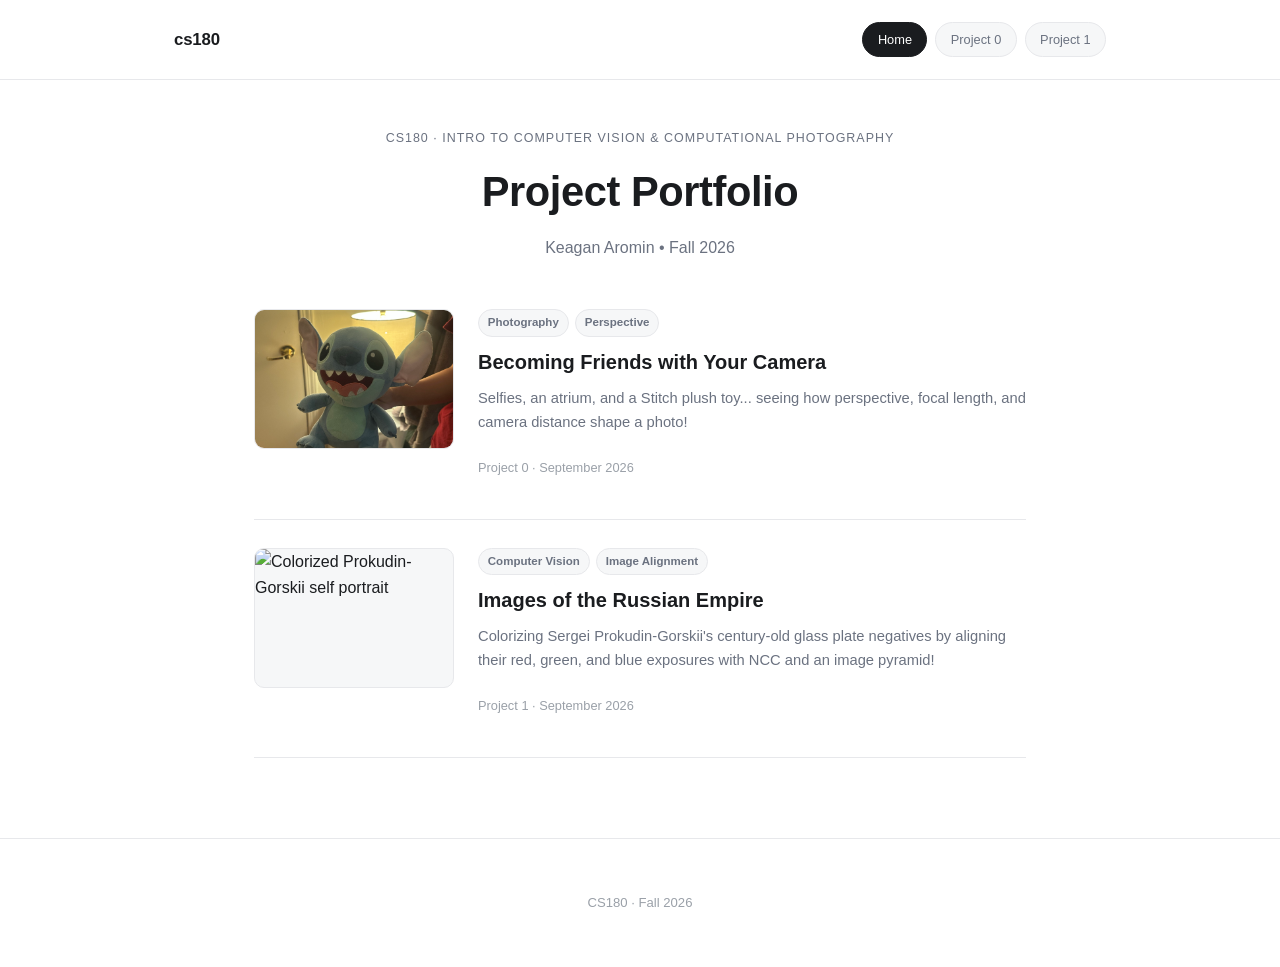
==== index.html @ d77c048f "Initial commit" ====
<!DOCTYPE html>
<html lang="en">
<head>
<meta charset="UTF-8">
<meta name="viewport" content="width=device-width, initial-scale=1.0">
<title>Keagan Aromin | CS180</title>
<link rel="stylesheet" href="assets/style.css">
</head>
<body>

<div class="site-header-wrap">
  <header class="site-header">
    <a class="logo" href="index.html">cs180</a>
    <nav class="site-nav">
      <a class="pill active" href="index.html">Home</a>
      <a class="pill" href="proj0/index.html">Project 0</a>
      <a class="pill" href="proj1/index.html">Project 1</a>
    </nav>
  </header>
</div>

<div class="lede">
  <span class="eyebrow">CS180 &middot; Intro to Computer Vision &amp; Computational Photography</span>
  <h1>Project Portfolio</h1>
  <p>Keagan Aromin • Fall 2026</p>
</div>

<div class="post-list">

  <a class="post-row" href="proj0/index.html">
    <div class="post-thumb">
      <img src="proj0/images/part3/stills/04.jpg" alt="Dolly zoom still of a Stitch plush toy">
    </div>
    <div class="post-content">
      <div class="post-tags">
        <span class="tag">Photography</span>
        <span class="tag">Perspective</span>
      </div>
      <h2 class="post-title">Becoming Friends with Your Camera</h2>
      <p class="post-excerpt">
        Selfies, an atrium, and a Stitch plush toy... seeing how
        perspective, focal length, and camera distance shape a photo!
      </p>
      <p class="post-meta">Project 0 &middot; September 2026</p>
    </div>
  </a>

  <a class="post-row" href="proj1/index.html">
    <div class="post-thumb">
      <img src="proj1/images/self_portrait_out.jpg" alt="Colorized Prokudin-Gorskii self portrait">
    </div>
    <div class="post-content">
      <div class="post-tags">
        <span class="tag">Computer Vision</span>
        <span class="tag">Image Alignment</span>
      </div>
      <h2 class="post-title">Images of the Russian Empire</h2>
      <p class="post-excerpt">
        Colorizing Sergei Prokudin-Gorskii's century-old glass plate negatives
        by aligning their red, green, and blue exposures with NCC and an image pyramid!
      </p>
      <p class="post-meta">Project 1 &middot; September 2026</p>
    </div>
  </a>

</div>

<footer>
  <p>CS180 &middot; Fall 2026</p>
</footer>

</body>
</html>
---- assets/style.css ----
:root {
  --bg: #ffffff;
  --surface: #f6f7f8;
  --text: #1a1c1f;
  --muted: #6b7280;
  --muted-2: #9aa0a8;
  --border: #e7e8eb;
  --accent: #3457ff;
  --accent-soft: #eef1ff;
  --radius: 14px;
  --pill-radius: 999px;
  --max: 820px;
}

* {
  box-sizing: border-box;
}

body {
  margin: 0;
  background: var(--bg);
  color: var(--text);
  font-family: -apple-system, BlinkMacSystemFont, "Segoe UI", Helvetica, Arial, sans-serif;
  line-height: 1.65;
  -webkit-font-smoothing: antialiased;
}

a {
  color: var(--accent);
  text-decoration: none;
}

a:hover {
  text-decoration: underline;
}

img {
  max-width: 100%;
}

/* ---------------------------------- */
/* Site header (logo + nav), all pages */
/* ---------------------------------- */

.site-header-wrap {
  border-bottom: 1px solid var(--border);
}

.site-header {
  max-width: 980px;
  margin: 0 auto;
  padding: 1.35rem 1.5rem;
  display: flex;
  align-items: center;
  justify-content: space-between;
  gap: 1rem;
  flex-wrap: wrap;
}

.logo {
  font-weight: 800;
  font-size: 1.05rem;
  color: var(--text);
  letter-spacing: -0.01em;
}

.logo:hover {
  text-decoration: none;
  color: var(--accent);
}

.site-nav {
  display: flex;
  gap: 0.5rem;
  flex-wrap: wrap;
}

.pill {
  font-size: 0.8rem;
  font-weight: 500;
  padding: 0.4rem 0.9rem;
  border-radius: var(--pill-radius);
  background: var(--surface);
  color: var(--muted);
  border: 1px solid var(--border);
  transition: color 0.15s ease, border-color 0.15s ease, background 0.15s ease;
}

.pill:hover {
  color: var(--text);
  border-color: var(--muted-2);
  text-decoration: none;
}

.pill.active {
  background: var(--text);
  color: #fff;
  border-color: var(--text);
}

/* ---------------------------------- */
/* Landing page: post list             */
/* ---------------------------------- */

.lede {
  max-width: var(--max);
  margin: 3rem auto 2.5rem;
  padding: 0 1.5rem;
  text-align: center;
}

.lede .eyebrow {
  display: block;
  color: var(--muted);
  text-transform: uppercase;
  letter-spacing: 0.08em;
  font-size: 0.78rem;
  margin-bottom: 0.6rem;
}

.lede h1 {
  font-size: clamp(1.9rem, 4vw, 2.6rem);
  margin: 0 0 0.5rem;
  font-weight: 800;
  letter-spacing: -0.01em;
}

.lede p {
  color: var(--muted);
  margin: 0;
}

.post-list {
  max-width: var(--max);
  margin: 0 auto;
  padding: 0 1.5rem 5rem;
}

.post-row {
  display: flex;
  gap: 1.5rem;
  padding: 1.75rem 0;
  border-bottom: 1px solid var(--border);
  text-decoration: none;
  color: inherit;
}

.post-row:first-child {
  padding-top: 0.5rem;
}

.post-row:hover .post-title {
  color: var(--accent);
}

.post-thumb {
  flex: 0 0 200px;
  width: 200px;
  height: 140px;
  border-radius: 10px;
  overflow: hidden;
  border: 1px solid var(--border);
  background: var(--surface);
}

.post-thumb img {
  width: 100%;
  height: 100%;
  object-fit: cover;
  display: block;
}

.post-content {
  flex: 1;
  min-width: 0;
  display: flex;
  flex-direction: column;
  justify-content: center;
}

.post-tags {
  display: flex;
  gap: 0.4rem;
  margin-bottom: 0.6rem;
}

.tag {
  display: inline-block;
  font-size: 0.72rem;
  font-weight: 600;
  color: var(--muted);
  background: var(--surface);
  border: 1px solid var(--border);
  padding: 0.2rem 0.55rem;
  border-radius: var(--pill-radius);
}

.post-title {
  margin: 0 0 0.4rem;
  font-size: 1.25rem;
  font-weight: 700;
  color: var(--text);
  transition: color 0.15s ease;
}

.post-excerpt {
  margin: 0 0 0.6rem;
  color: var(--muted);
  font-size: 0.92rem;
}

.post-meta {
  color: var(--muted-2);
  font-size: 0.8rem;
}

@media (max-width: 620px) {
  .post-row {
    flex-direction: column;
  }
  .post-thumb {
    width: 100%;
    height: 180px;
  }
}

/* ---------------------------------- */
/* Article header (project pages)      */
/* ---------------------------------- */

.article-hero {
  max-width: var(--max);
  margin: 3rem auto 2rem;
  padding: 0 1.5rem;
  text-align: center;
}

.article-hero .tags {
  display: flex;
  justify-content: center;
  gap: 0.4rem;
  margin-bottom: 1.1rem;
}

.article-hero h1 {
  font-size: clamp(1.8rem, 4vw, 2.5rem);
  font-weight: 800;
  letter-spacing: -0.01em;
  margin: 0 0 1rem;
  line-height: 1.2;
}

.article-hero .excerpt {
  color: var(--muted);
  font-size: 1.02rem;
  max-width: 640px;
  margin: 0 auto 1.25rem;
}

.article-meta {
  display: flex;
  align-items: center;
  justify-content: center;
  gap: 0.5rem;
  color: var(--muted-2);
  font-size: 0.85rem;
}

.article-meta .dot {
  width: 3px;
  height: 3px;
  border-radius: 50%;
  background: var(--muted-2);
}

.hero-image {
  max-width: var(--max);
  margin: 0 auto 3rem;
  padding: 0 1.5rem;
}

.hero-image img,
.hero-image .gif {
  width: 100%;
  display: block;
  aspect-ratio: 16 / 9;
  object-fit: cover;
  border-radius: var(--radius);
  border: 1px solid var(--border);
  background: var(--surface);
}

/* ---------------------------------- */
/* Article body                        */
/* ---------------------------------- */

main {
  max-width: var(--max);
  margin: 0 auto;
  padding: 0 1.5rem 5rem;
}

.part {
  margin-bottom: 3.5rem;
}

.part:last-child {
  margin-bottom: 4rem;
}

.part h2 {
  font-size: 1.45rem;
  font-weight: 700;
  margin: 0 0 1rem;
  letter-spacing: -0.005em;
}

.part h3 {
  font-size: 1.05rem;
  font-weight: 700;
  margin: 1.75rem 0 0.75rem;
}

.part p {
  color: var(--text);
}

.prompt {
  color: var(--muted);
  margin: 0 0 1.5rem;
}

.prompt.lead {
  font-size: 1.05rem;
  color: var(--text);
}

/* ---------------------------------- */
/* Image comparisons & galleries       */
/* ---------------------------------- */

.compare {
  display: grid;
  grid-template-columns: 1fr 1fr;
  gap: 1rem;
  margin-bottom: 1.75rem;
}

.compare-3 {
  grid-template-columns: 1fr 1fr 1fr;
}

@media (max-width: 620px) {
  .compare,
  .compare-3 {
    grid-template-columns: 1fr;
  }
}

.gallery {
  display: grid;
  grid-template-columns: repeat(auto-fit, minmax(200px, 1fr));
  gap: 1rem;
  margin-bottom: 1.75rem;
}

figure {
  margin: 0;
  background: var(--surface);
  border: 1px solid var(--border);
  border-radius: var(--radius);
  overflow: hidden;
}

figure img {
  width: 100%;
  aspect-ratio: 4 / 5;
  object-fit: cover;
  display: block;
  background: var(--surface);
}

figure.contain img {
  aspect-ratio: 4 / 3;
  object-fit: contain;
  background: var(--surface);
}

figure figcaption {
  padding: 0.65rem 0.9rem;
  font-size: 0.82rem;
  color: var(--muted);
  text-align: center;
}

figure figcaption code {
  color: var(--accent);
}

figure.missing {
  position: relative;
}

figure.missing img {
  visibility: hidden;
}

figure.missing::before {
  content: "Photo coming soon";
  position: absolute;
  inset: 0;
  bottom: 40px;
  display: flex;
  align-items: center;
  justify-content: center;
  color: var(--muted-2);
  font-size: 0.85rem;
  background: repeating-linear-gradient(45deg, #f1f2f4, #f1f2f4 10px, #e9eaed 10px, #e9eaed 20px);
}

.gif-wrap {
  display: flex;
  justify-content: center;
  margin-bottom: 1.75rem;
}

.gif-wrap img.gif {
  max-width: 100%;
  border-radius: var(--radius);
  border: 1px solid var(--border);
}

.gif-wrap.missing {
  background: repeating-linear-gradient(45deg, #f1f2f4, #f1f2f4 10px, #e9eaed 10px, #e9eaed 20px);
  border: 1px solid var(--border);
  border-radius: var(--radius);
  width: 100%;
  max-width: 480px;
  aspect-ratio: 4 / 3;
  align-items: center;
  color: var(--muted-2);
}

.gif-wrap.missing img {
  display: none;
}

.gif-wrap.missing::after {
  content: "GIF coming soon";
}

.stills-heading {
  font-size: 1rem;
  color: var(--muted);
  margin-bottom: 0.85rem;
}

.stills-grid {
  display: grid;
  grid-template-columns: repeat(4, 1fr);
  gap: 0.5rem;
  margin-bottom: 1.75rem;
}

@media (max-width: 620px) {
  .stills-grid {
    grid-template-columns: repeat(2, 1fr);
  }
}

.stills-grid img {
  width: 100%;
  aspect-ratio: 1 / 1;
  object-fit: cover;
  border-radius: 8px;
  border: 1px solid var(--border);
}

/* ---------------------------------- */
/* Tables (offsets, etc.)              */
/* ---------------------------------- */

.table-wrap {
  overflow-x: auto;
  margin-bottom: 1.75rem;
  border: 1px solid var(--border);
  border-radius: var(--radius);
}

table {
  width: 100%;
  border-collapse: collapse;
  font-size: 0.85rem;
  background: var(--bg);
}

th, td {
  padding: 0.6rem 0.9rem;
  border-bottom: 1px solid var(--border);
  text-align: left;
  white-space: nowrap;
}

th {
  color: var(--muted);
  text-transform: uppercase;
  font-size: 0.68rem;
  letter-spacing: 0.05em;
  font-weight: 700;
  background: var(--surface);
}

tbody tr:hover {
  background: var(--surface);
}

tbody tr:last-child td {
  border-bottom: none;
}

td code, table code {
  color: var(--accent);
  font-size: 0.82rem;
}

.badge {
  display: inline-block;
  font-size: 0.68rem;
  padding: 0.15rem 0.5rem;
  border-radius: var(--pill-radius);
  font-weight: 700;
  letter-spacing: 0.02em;
}

.badge-single {
  color: #2563eb;
  background: #eaf1ff;
  border: 1px solid #cddcff;
}

.badge-pyramid {
  color: #7a4d00;
  background: #fff3e0;
  border: 1px solid #ffdca8;
}

.badge-fail {
  color: #b42318;
  background: #fef1f0;
  border: 1px solid #fbd5d1;
}

/* ---------------------------------- */
/* Callouts / explain boxes            */
/* ---------------------------------- */

.explain {
  background: var(--surface);
  border: 1px solid var(--border);
  border-radius: var(--radius);
  padding: 1.1rem 1.35rem;
  margin-bottom: 1rem;
}

.explain h3 {
  margin-top: 0 !important;
  font-size: 0.95rem;
  color: var(--text);
}

.explain p {
  margin-bottom: 0;
  color: var(--muted);
  font-size: 0.92rem;
}

.explain p + p {
  margin-top: 0.65rem;
}

.callout {
  border-left: 3px solid var(--accent);
  background: var(--accent-soft);
  padding: 0.9rem 1.15rem;
  border-radius: 8px;
  margin-bottom: 1.5rem;
}

.callout p {
  margin: 0;
  color: #33395e;
  font-size: 0.92rem;
}

.callout strong {
  color: var(--text);
}

pre {
  background: #0f1115;
  color: #e6e8eb;
  border: 1px solid var(--border);
  border-radius: var(--radius);
  padding: 1rem 1.15rem;
  overflow-x: auto;
  font-size: 0.8rem;
  margin-bottom: 1.75rem;
}

pre code {
  color: #e6e8eb;
}

code {
  font-family: "SF Mono", Menlo, Consolas, monospace;
}

/* ---------------------------------- */
/* Footer                              */
/* ---------------------------------- */

footer {
  text-align: center;
  padding: 2.5rem 1.5rem;
  color: var(--muted-2);
  font-size: 0.82rem;
  border-top: 1px solid var(--border);
}
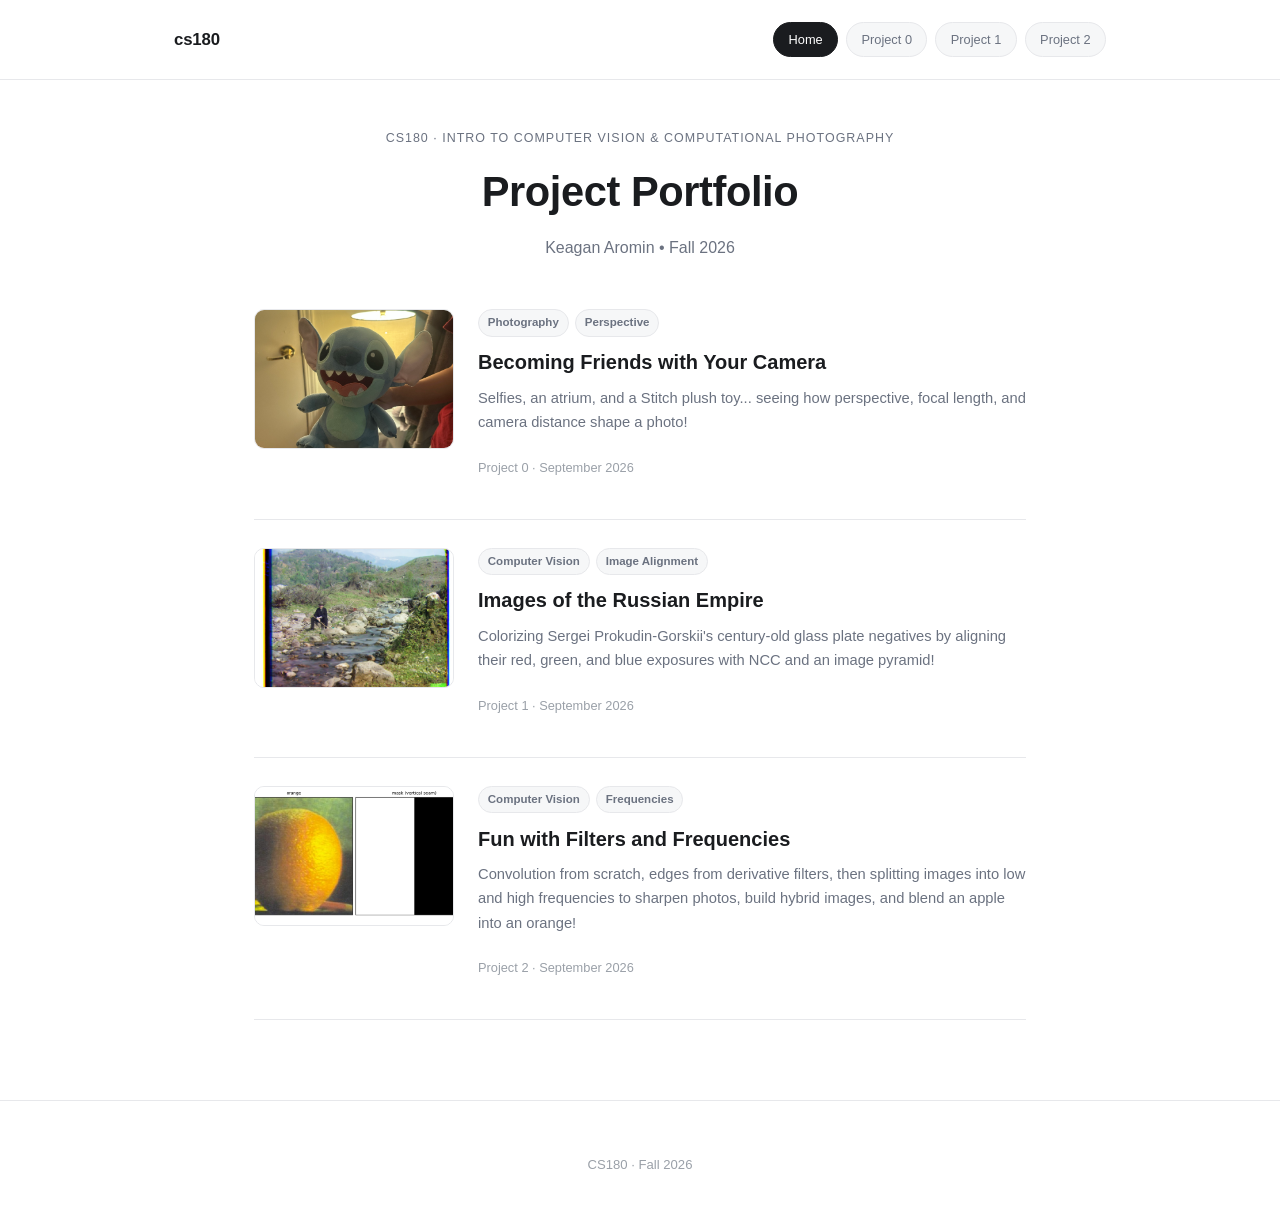
==== commit d3c07601: "project 2 webpage" ====
--- a/index.html
+++ b/index.html
@@ -15,6 +15,7 @@
       <a class="pill active" href="index.html">Home</a>
       <a class="pill" href="proj0/index.html">Project 0</a>
       <a class="pill" href="proj1/index.html">Project 1</a>
+      <a class="pill" href="proj2/index.html">Project 2</a>
     </nav>
   </header>
 </div>
@@ -63,6 +64,25 @@
     </div>
   </a>
 
+  <a class="post-row" href="proj2/index.html">
+    <div class="post-thumb">
+      <img src="proj2/images/2_4_oraple.png" alt="Apple and orange blended into an oraple">
+    </div>
+    <div class="post-content">
+      <div class="post-tags">
+        <span class="tag">Computer Vision</span>
+        <span class="tag">Frequencies</span>
+      </div>
+      <h2 class="post-title">Fun with Filters and Frequencies</h2>
+      <p class="post-excerpt">
+        Convolution from scratch, edges from derivative filters, then splitting images into
+        low and high frequencies to sharpen photos, build hybrid images, and blend an apple
+        into an orange!
+      </p>
+      <p class="post-meta">Project 2 &middot; September 2026</p>
+    </div>
+  </a>
+
 </div>
 
 <footer>
--- a/assets/style.css
+++ b/assets/style.css
@@ -397,6 +397,23 @@
   color: var(--accent);
 }
 
+/* wide multi-panel figures (matplotlib output): show them whole, don't crop */
+figure.panel {
+  margin: 0 0 1.75rem;
+}
+
+figure.panel img {
+  aspect-ratio: auto;
+  height: auto;
+  object-fit: contain;
+}
+
+.stack {
+  display: grid;
+  gap: 1rem;
+  margin-bottom: 1.75rem;
+}
+
 figure.missing {
   position: relative;
 }
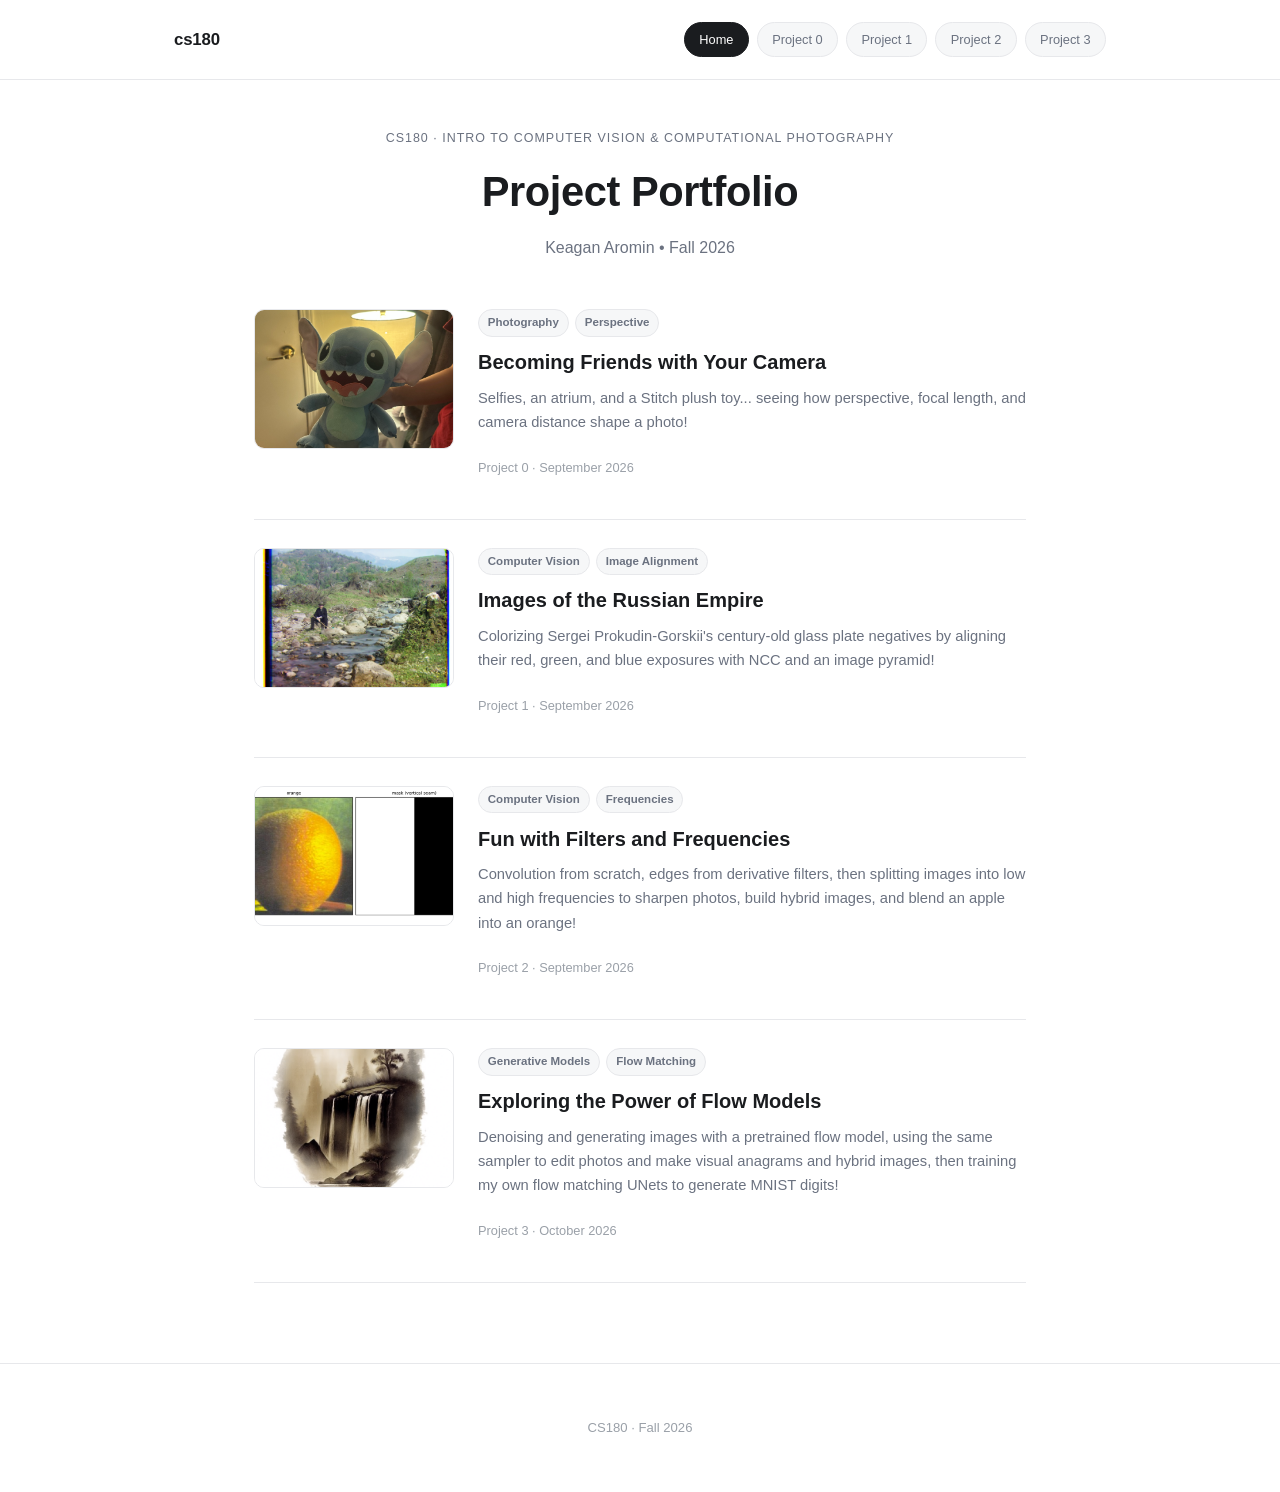
==== commit 709ee514: "Add project 3" ====
--- a/index.html
+++ b/index.html
@@ -16,6 +16,7 @@
       <a class="pill" href="proj0/index.html">Project 0</a>
       <a class="pill" href="proj1/index.html">Project 1</a>
       <a class="pill" href="proj2/index.html">Project 2</a>
+      <a class="pill" href="proj3/index.html">Project 3</a>
     </nav>
   </header>
 </div>
@@ -83,6 +84,25 @@
     </div>
   </a>
 
+  <a class="post-row" href="proj3/index.html">
+    <div class="post-thumb">
+      <img src="proj3/images/3_4_hybrid_1.png" alt="Flow model hybrid image of a waterfall and a skull">
+    </div>
+    <div class="post-content">
+      <div class="post-tags">
+        <span class="tag">Generative Models</span>
+        <span class="tag">Flow Matching</span>
+      </div>
+      <h2 class="post-title">Exploring the Power of Flow Models</h2>
+      <p class="post-excerpt">
+        Denoising and generating images with a pretrained flow model, using the same sampler
+        to edit photos and make visual anagrams and hybrid images, then training my own flow matching
+        UNets to generate MNIST digits!
+      </p>
+      <p class="post-meta">Project 3 &middot; October 2026</p>
+    </div>
+  </a>
+
 </div>
 
 <footer>
--- a/assets/style.css
+++ b/assets/style.css
@@ -643,3 +643,9 @@
   font-size: 0.82rem;
   border-top: 1px solid var(--border);
 }
+
+.divider {
+  border: 0;
+  border-top: 1px solid var(--border);
+  margin: 3rem 0;
+}
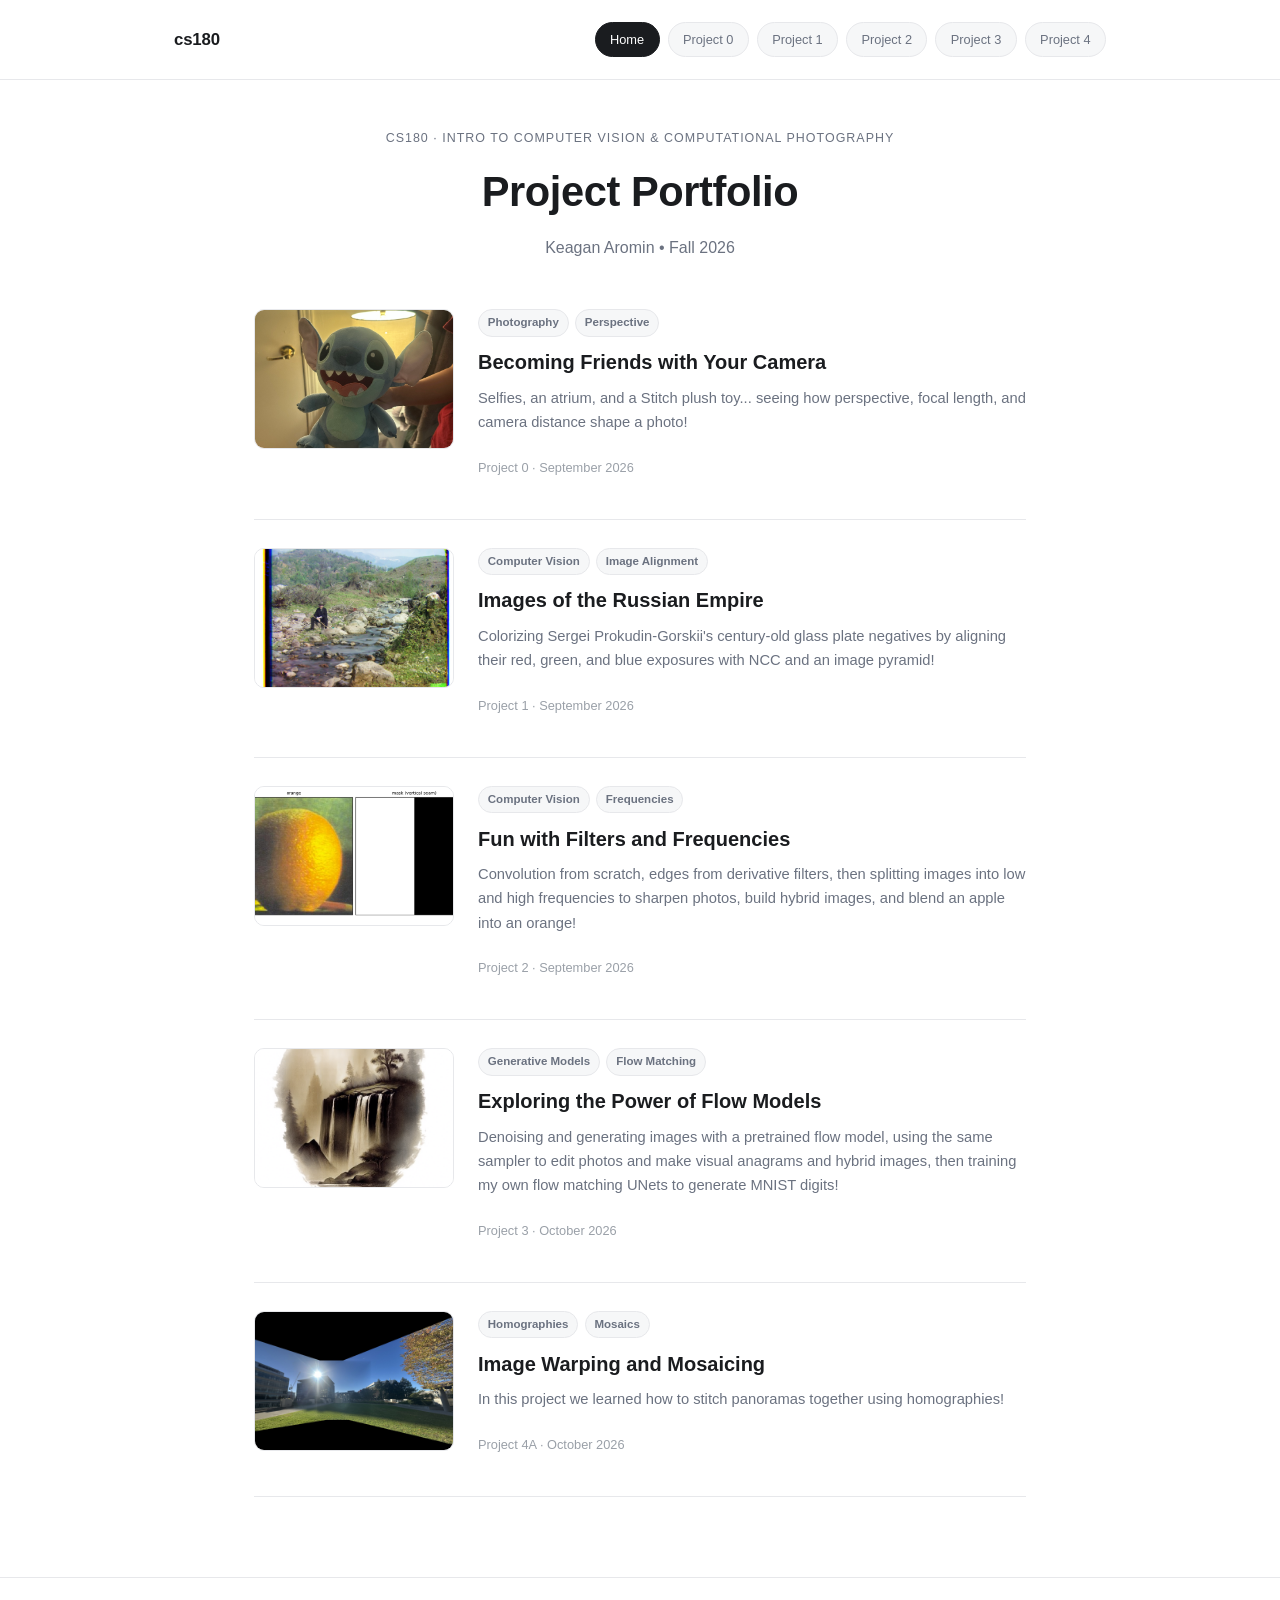
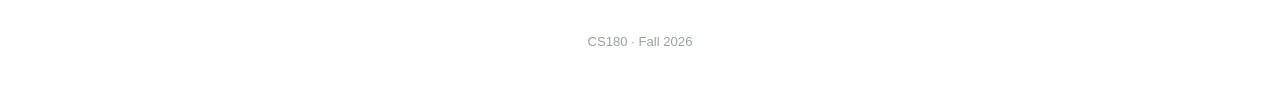
==== commit 1b92c518: "Add project 4A webpage" ====
--- a/index.html
+++ b/index.html
@@ -17,6 +17,7 @@
       <a class="pill" href="proj1/index.html">Project 1</a>
       <a class="pill" href="proj2/index.html">Project 2</a>
       <a class="pill" href="proj3/index.html">Project 3</a>
+      <a class="pill" href="proj4a/index.html">Project 4</a>
     </nav>
   </header>
 </div>
@@ -103,6 +104,23 @@
     </div>
   </a>
 
+  <a class="post-row" href="proj4a/index.html">
+    <div class="post-thumb">
+      <img src="proj4a/images/a4_mosaic1.jpg" alt="Planar mosaic stitched from three photos">
+    </div>
+    <div class="post-content">
+      <div class="post-tags">
+        <span class="tag">Homographies</span>
+        <span class="tag">Mosaics</span>
+      </div>
+      <h2 class="post-title">Image Warping and Mosaicing</h2>
+      <p class="post-excerpt">
+        In this project we learned how to stitch panoramas together using homographies!
+      </p>
+      <p class="post-meta">Project 4A &middot; October 2026</p>
+    </div>
+  </a>
+
 </div>
 
 <footer>
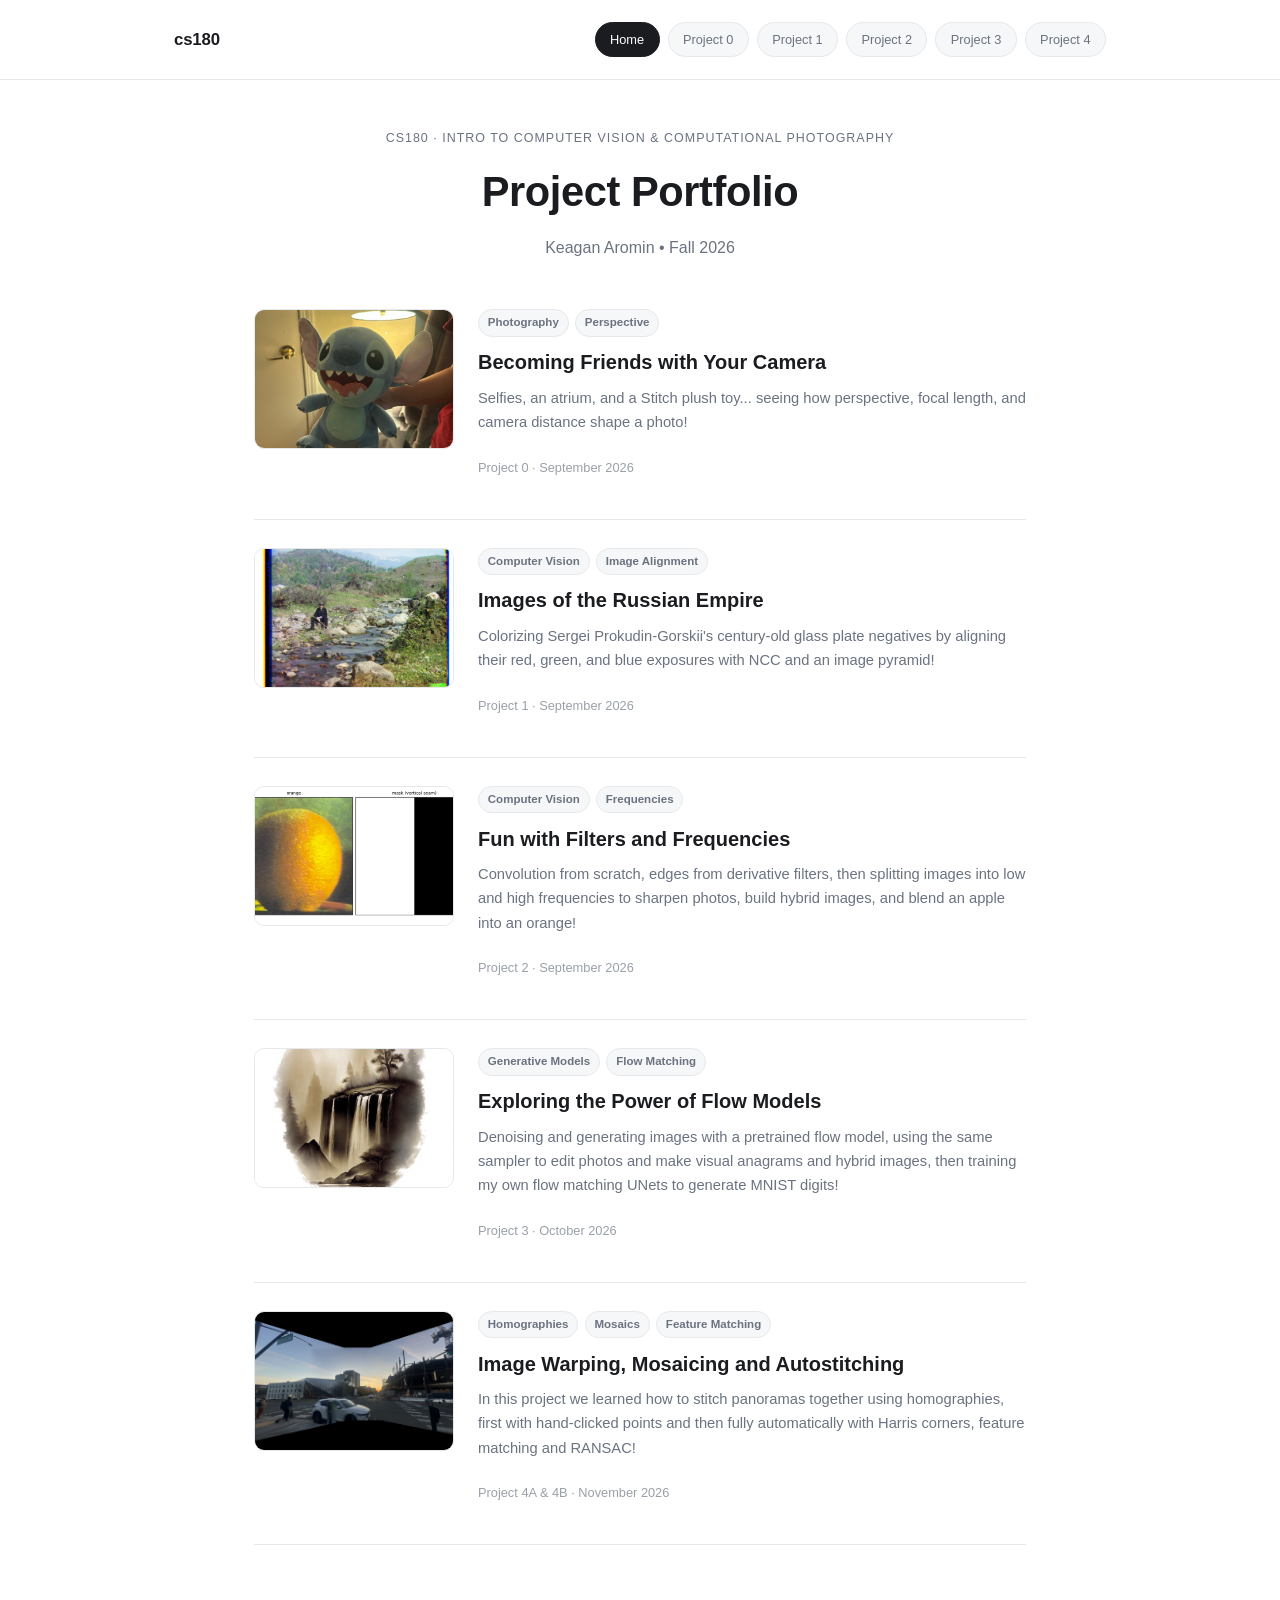
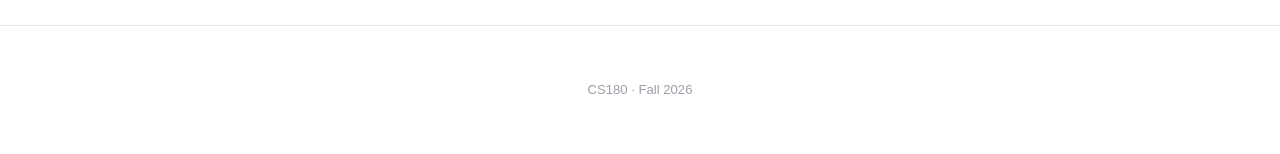
==== commit 745b6526: "4b" ====
--- a/index.html
+++ b/index.html
@@ -17,7 +17,7 @@
       <a class="pill" href="proj1/index.html">Project 1</a>
       <a class="pill" href="proj2/index.html">Project 2</a>
       <a class="pill" href="proj3/index.html">Project 3</a>
-      <a class="pill" href="proj4a/index.html">Project 4</a>
+      <a class="pill" href="proj4/index.html">Project 4</a>
     </nav>
   </header>
 </div>
@@ -104,20 +104,21 @@
     </div>
   </a>
 
-  <a class="post-row" href="proj4a/index.html">
+  <a class="post-row" href="proj4/index.html">
     <div class="post-thumb">
-      <img src="proj4a/images/a4_mosaic1.jpg" alt="Planar mosaic stitched from three photos">
+      <img src="proj4/images/b4_auto_mosaic3.jpg" alt="Automatically stitched mosaic from three photos">
     </div>
     <div class="post-content">
       <div class="post-tags">
         <span class="tag">Homographies</span>
         <span class="tag">Mosaics</span>
+        <span class="tag">Feature Matching</span>
       </div>
-      <h2 class="post-title">Image Warping and Mosaicing</h2>
+      <h2 class="post-title">Image Warping, Mosaicing and Autostitching</h2>
       <p class="post-excerpt">
-        In this project we learned how to stitch panoramas together using homographies!
+        In this project we learned how to stitch panoramas together using homographies, first with hand-clicked points and then fully automatically with Harris corners, feature matching and RANSAC!
       </p>
-      <p class="post-meta">Project 4A &middot; October 2026</p>
+      <p class="post-meta">Project 4A &amp; 4B &middot; November 2026</p>
     </div>
   </a>
 
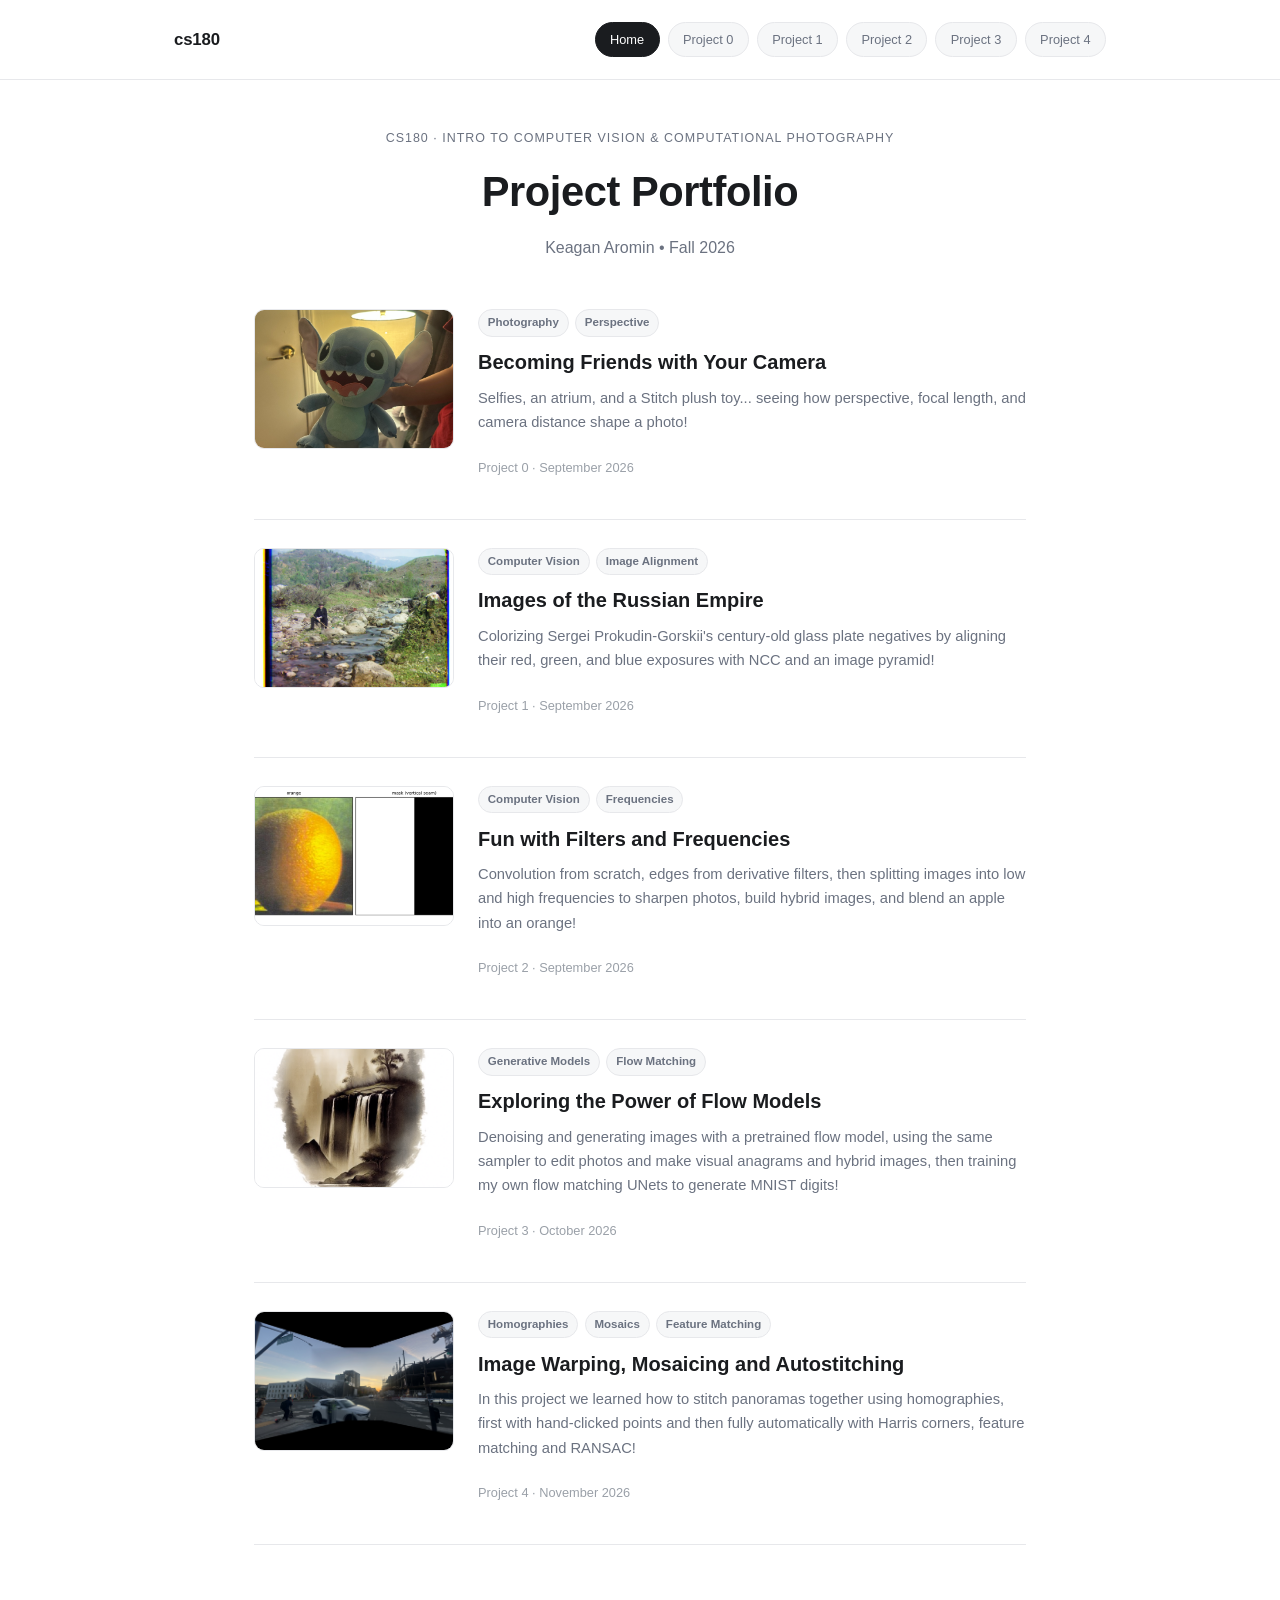
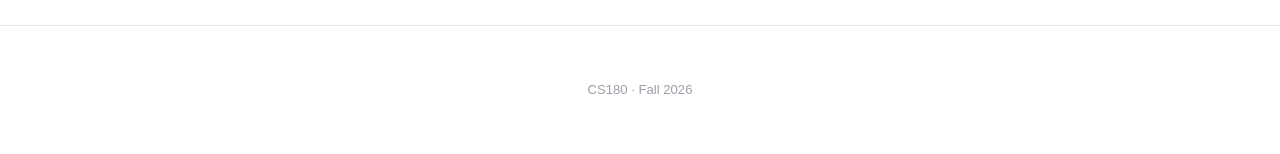
==== commit c730ae84: "4" ====
--- a/index.html
+++ b/index.html
@@ -118,7 +118,7 @@
       <p class="post-excerpt">
         In this project we learned how to stitch panoramas together using homographies, first with hand-clicked points and then fully automatically with Harris corners, feature matching and RANSAC!
       </p>
-      <p class="post-meta">Project 4A &amp; 4B &middot; November 2026</p>
+      <p class="post-meta">Project 4 &middot; November 2026</p>
     </div>
   </a>
 
